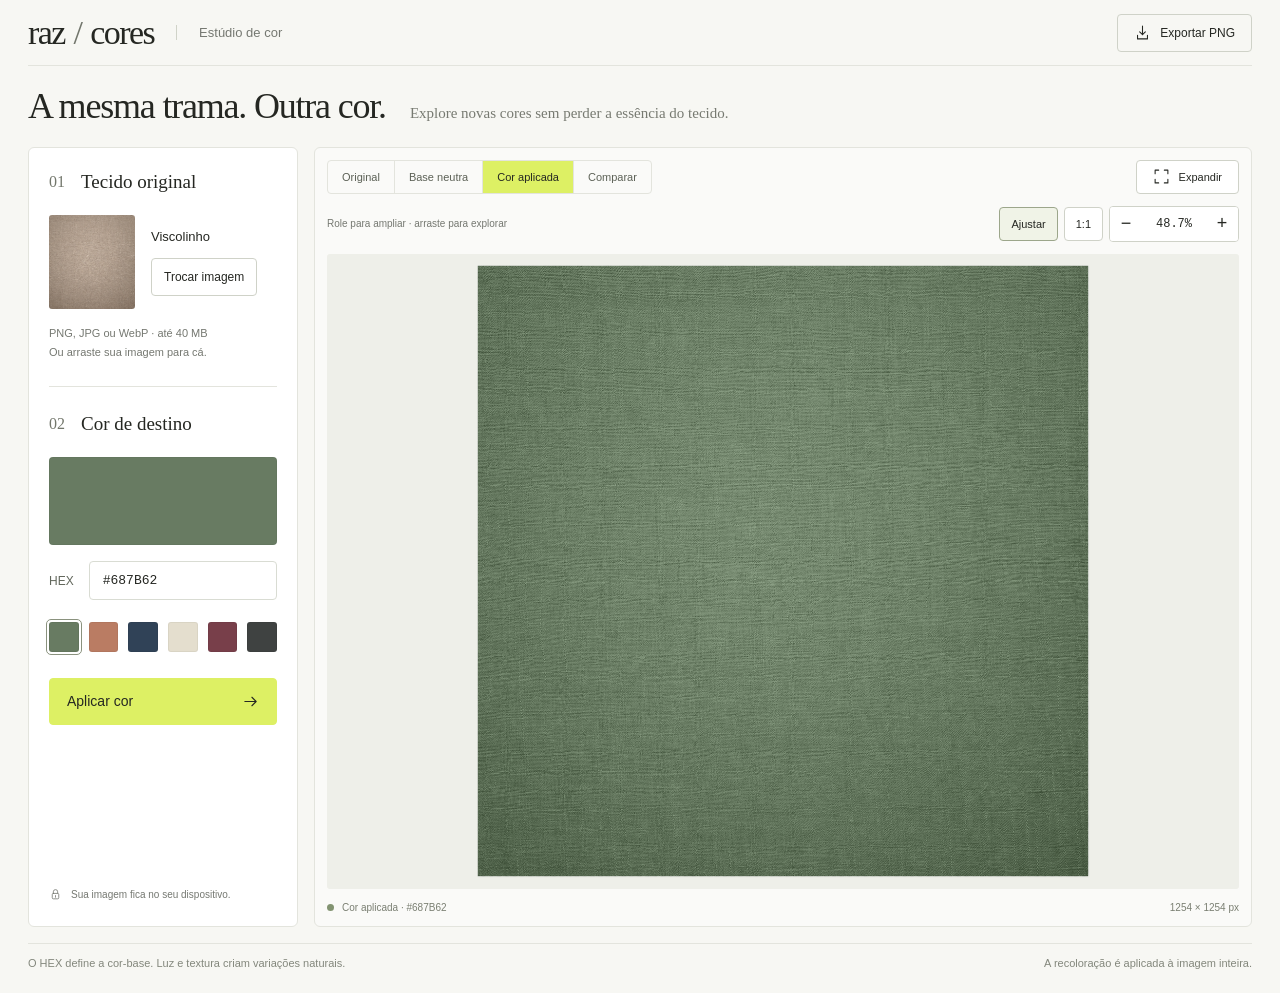
==== index.html @ bb4964e3 "Add fabric recoloring studio with HEX controls and expanded inspection" ====
<!doctype html>
<html lang="pt-BR">
<head>
  <meta charset="utf-8"><meta name="viewport" content="width=device-width, initial-scale=1">
  <title>Raz / cores — Estúdio de cor para tecidos</title>
  <meta name="description" content="Explore cores em seus tecidos. Envie uma imagem, aplique um HEX e exporte o resultado com a trama preservada.">
  <link rel="icon" href="data:image/svg+xml,%3Csvg xmlns='http://www.w3.org/2000/svg' viewBox='0 0 32 32'%3E%3Crect width='32' height='32' rx='8' fill='%23DDF064'/%3E%3Ctext x='9' y='24' font-size='28' font-family='Georgia'%3Er%3C/text%3E%3C/svg%3E">
  <link rel="stylesheet" href="styles.css">
  <link rel="stylesheet" href="inspection.css">
  <script src="color-engine.js" defer></script><script src="sample.js" defer></script><script src="viewer.js" defer></script><script src="app.js" defer></script>
</head>
<body>
  <div class="app">
    <header class="header"><a class="wordmark" href="./index.html" aria-label="Raz cores, início">raz <span>/</span> cores</a><span class="descriptor">Estúdio de cor</span><button id="export" class="button export" disabled><svg viewBox="0 0 24 24" aria-hidden="true"><path d="M12 3v12m-4-4 4 4 4-4M5 16v5h14v-5"/></svg>Exportar PNG</button></header>
    <main>
      <div class="intro"><h1>A mesma trama. Outra cor.</h1><p>Explore novas cores sem perder a essência do tecido.</p></div>
      <div class="workspace">
        <aside class="settings" aria-label="Configurações do tecido">
          <section class="source-section"><h2><span>01</span>Tecido original</h2><div class="source-info"><img id="thumbnail" alt="Miniatura do tecido original"><div class="source-details"><p id="filename" title="Viscolinho">Viscolinho</p><button id="upload" class="button">Trocar imagem</button></div></div><input type="file" id="file" accept="image/png,image/jpeg,image/webp" hidden><p class="hint">PNG, JPG ou WebP · até 40 MB<br>Ou arraste sua imagem para cá.</p></section>
          <section class="color-section"><h2><span>02</span>Cor de destino</h2><div id="color-preview" class="color-preview" aria-label="Amostra da cor de destino"></div>
            <form id="color-form" novalidate><div class="hex-row"><label for="hex">HEX</label><input id="hex" name="hex" value="#687B62" maxlength="7" spellcheck="false" autocomplete="off" aria-describedby="hex-error" aria-label="Cor de destino em HEX"></div><p id="hex-error" class="error" role="alert"></p>
            <div class="palette" aria-label="Cores sugeridas">
              <button type="button" class="swatch" style="--swatch:#687B62" data-hex="#687B62" title="Sálvia · #687B62" aria-label="Sálvia, #687B62" aria-pressed="true"></button>
              <button type="button" class="swatch" style="--swatch:#BA7C63" data-hex="#BA7C63" title="Terracota · #BA7C63" aria-label="Terracota, #BA7C63" aria-pressed="false"></button>
              <button type="button" class="swatch" style="--swatch:#304257" data-hex="#304257" title="Marinho · #304257" aria-label="Marinho, #304257" aria-pressed="false"></button>
              <button type="button" class="swatch" style="--swatch:#E4DECE" data-hex="#E4DECE" title="Marfim · #E4DECE" aria-label="Marfim, #E4DECE" aria-pressed="false"></button>
              <button type="button" class="swatch" style="--swatch:#783F4A" data-hex="#783F4A" title="Vinho · #783F4A" aria-label="Vinho, #783F4A" aria-pressed="false"></button>
              <button type="button" class="swatch" style="--swatch:#3F4241" data-hex="#3F4241" title="Grafite · #3F4241" aria-label="Grafite, #3F4241" aria-pressed="false"></button>
            </div><button id="apply" class="button primary" type="submit" disabled>Aplicar cor<svg viewBox="0 0 24 24" aria-hidden="true"><path d="M4 12h16m-6-6 6 6-6 6"/></svg></button></form>
            <p id="extreme-note" class="hint" hidden>Nos extremos branco e preto, uma pequena margem de luz mantém a trama visível.</p>
          </section>
          <p class="privacy"><svg viewBox="0 0 24 24" aria-hidden="true"><rect x="6" y="10" width="12" height="10" rx="2"/><path d="M8 10V7a4 4 0 0 1 8 0v3m-4 4v3"/></svg>Sua imagem fica no seu dispositivo.</p>
        </aside>
        <section class="preview" aria-label="Prévia do tecido" aria-busy="true">
          <div class="toolbar"><div class="tabs" role="group" aria-label="Visualização"><button data-view="original" aria-pressed="false">Original</button><button data-view="neutral" aria-pressed="false">Base neutra</button><button data-view="color" aria-pressed="true">Cor aplicada</button><button data-view="compare" aria-pressed="false">Comparar</button></div><button id="expand" class="button" aria-pressed="false" aria-label="Expandir área de inspeção"><svg viewBox="0 0 24 24" aria-hidden="true"><path d="M8 3H3v5m13-5h5v5M3 16v5h5m13-5v5h-5"/></svg><span>Expandir</span></button></div>
          <div class="inspection-tools"><p id="zoom-help">Role para ampliar · arraste para explorar</p><div class="zoom-controls"><button id="fit" class="button" aria-pressed="true">Ajustar</button><button id="actual" class="button" aria-pressed="false">1:1</button><div class="zoom-stepper"><button id="zoom-out" class="button" aria-label="Diminuir zoom">−</button><input id="zoom-percent" value="100%" aria-label="Percentual de zoom" inputmode="decimal" autocomplete="off" spellcheck="false"><button id="zoom-in" class="button" aria-label="Aumentar zoom">+</button></div></div></div>
          <div id="stage" class="stage" tabindex="0" role="region" aria-label="Inspeção do tecido" aria-describedby="zoom-help"><div id="canvas-holder" class="canvas-holder"><figure id="original-figure" hidden><figcaption>Original</figcaption><canvas id="original" aria-label="Imagem original"></canvas></figure><figure id="result-figure"><figcaption id="result-caption">Cor aplicada · #687B62</figcaption><canvas id="result" aria-label="Imagem com a cor aplicada"></canvas></figure></div><div id="loading" class="loading"><span class="spinner"></span><span id="loading-text">Preparando a trama…</span></div></div>
          <div class="statusbar"><span id="status" role="status" aria-live="polite">Preparando imagem…</span><span id="dimensions">—</span></div>
        </section>
      </div>
      <footer class="footer"><p>O HEX define a cor-base. Luz e textura criam variações naturais.</p><p>A recoloração é aplicada à imagem inteira.</p></footer>
    </main>
  </div>
  <div id="drop-overlay" class="drop-overlay" hidden><div>Solte sua próxima cor aqui.<small>Envie uma foto do tecido para começar.</small></div></div>
  <div id="toast" class="toast" role="alert" hidden></div>
  <dialog id="export-dialog" aria-labelledby="export-title"><div class="export-heading"><h2 id="export-title">Seu tecido está pronto.</h2><button id="close-export" class="button" aria-label="Fechar exportação">Fechar</button></div><p id="export-detail"></p><img id="export-image" alt="Prévia do PNG pronto para baixar"><a id="download-png" class="button primary" download>Baixar PNG</a><p class="hint">Se o download não iniciar, abra esta página no Chrome ou Edge.</p></dialog>
</body>
</html>
---- styles.css ----
:root{color-scheme:light;--bg:#f7f7f3;--ink:#252722;--muted:#757871;--line:#e3e4dd;--accent:#ddf064;--sage:#687b62;--radius:6px;font-family:Arial,Helvetica,sans-serif;color:var(--ink);background:var(--bg)}*{box-sizing:border-box}body{margin:0}button,input{font:inherit}button{cursor:pointer}button:disabled{cursor:wait;opacity:.45}button, input{transition:background .15s,border-color .15s,box-shadow .15s}button:focus-visible,a:focus-visible,input:focus-visible{outline:2px solid #586a36;outline-offset:4px}button svg,.privacy svg{width:17px;height:17px;fill:none;stroke:currentColor;stroke-width:1.5;stroke-linecap:round;stroke-linejoin:round;flex-shrink:0}[hidden]{display:none!important}.app{max-width:1600px;margin:auto;padding:0 4.3%}.header{height:80px;display:flex;align-items:center;border-bottom:1px solid var(--line);gap:22px}.wordmark{font:34px Georgia,'Times New Roman',serif;letter-spacing:-1.6px;color:var(--ink);text-decoration:none;white-space:nowrap}.wordmark span{font-weight:normal;color:#72766c;margin:0 2px}.descriptor{border-left:1px solid #d0d3c8;padding-left:22px;color:var(--muted);font-size:13px}.button{height:38px;padding:0 16px;border:1px solid #cfd2c8;border-radius:4px;background:#fff;color:var(--ink);display:inline-flex;align-items:center;justify-content:center;gap:9px;font-size:12px;white-space:nowrap}.button:hover:not(:disabled){background:#f0f2e9;border-color:#90977f}.export{margin-left:auto;height:38px;background:transparent}.intro{padding:32px 0 28px}.intro h1{font:normal clamp(34px,3.7vw,56px)/1.13 Georgia,'Times New Roman',serif;letter-spacing:-1.9px;margin:0 0 9px}.intro p{margin:0;color:#777a71;font:19px/1.5 Georgia,'Times New Roman',serif}.workspace{display:grid;grid-template-columns:300px minmax(0,1fr);gap:18px}.settings{background:#fff;border:1px solid var(--line);border-radius:var(--radius);padding:26px 24px;display:flex;flex-direction:column}.settings h2{display:flex;gap:16px;font:normal 19px Georgia,'Times New Roman',serif;margin:0 0 22px}.settings h2 span{color:#73776c;font-size:16px;align-self:center}.source-info{display:flex;gap:16px;align-items:center}.source-info img{width:86px;height:94px;object-fit:cover;border-radius:3px;background:#eeeee7}.source-details{min-width:0}.source-details p{font-size:13px;line-height:1.5;margin:0 0 12px;overflow:hidden;text-overflow:ellipsis;white-space:nowrap}.source-details .button{padding:0 12px}.hint{font-size:11px;color:var(--muted);line-height:1.75;margin:15px 0 0}.source-section{padding-bottom:24px;border-bottom:1px solid var(--line)}.color-section{padding-top:26px}.color-preview{height:88px;background:var(--sage);border-radius:4px;border:1px solid #00000009;margin-bottom:16px}.hex-row{display:flex;align-items:center;gap:15px}.hex-row label{font-size:12px;color:#62675c}.hex-row input{width:100%;height:39px;border:1px solid #d9dcd3;border-radius:4px;padding:0 13px;color:var(--ink);font:13px ui-monospace,Consolas,monospace;background:#fff}.hex-row input[aria-invalid=true]{border-color:#b54c37}.error{color:#a83f30;font-size:11px;line-height:1.5;margin:8px 0 0;min-height:0}.error:empty{display:none}.palette{display:flex;gap:10px;margin:22px 0 26px}.swatch{flex:1;aspect-ratio:1;min-width:0;max-height:36px;background:var(--swatch);border:1px solid #0000000c;border-radius:3px;position:relative}.swatch[aria-pressed=true]:after{content:'';position:absolute;inset:-4px;border:1px solid #8a927e;border-radius:5px}.swatch:hover{transform:translateY(-2px)}.primary{height:47px;width:100%;background:var(--accent);border-color:var(--accent);font-size:14px;justify-content:space-between;padding:0 17px}.primary:hover:not(:disabled){background:#d1e456;border-color:#d1e456}.privacy{margin:auto 0 0;padding-top:40px;display:flex;align-items:center;gap:9px;font-size:10px;line-height:1.6;color:var(--muted)}.privacy svg{width:13px;height:13px}.preview{border:1px solid var(--line);border-radius:var(--radius);padding:15px 16px 0;min-width:0;display:flex;flex-direction:column;background:#fafaf8}.toolbar{display:flex;align-items:center;justify-content:space-between;gap:12px}.tabs{display:flex;border:1px solid var(--line);border-radius:4px;overflow:hidden}.tabs button{padding:10px 14px;white-space:nowrap;border:0;background:transparent;color:#5c6156;font-size:11px}.tabs button+button{border-left:1px solid var(--line)}.tabs button[aria-pressed=true]{background:var(--accent);color:#252722}.tabs button:hover{background:#eef0e5}.zoom-controls{display:flex;gap:6px}.zoom-controls .button{font-size:11px;height:34px;padding:0 11px}.zoom-controls [aria-pressed=true]{border-color:#9ca68b;background:#f0f3e7}.stage{position:relative;display:flex;align-items:center;justify-content:center;min-height:360px;height:clamp(410px,calc(100vh - 410px),760px);margin-top:20px;overflow:auto}.canvas-holder{display:flex;align-items:center;justify-content:center;width:100%;height:100%;gap:18px}.canvas-holder figure{margin:0;min-width:0;display:flex;align-items:center;justify-content:center;position:relative;height:100%;width:100%}.canvas-holder canvas{display:block;max-width:100%;max-height:100%;width:auto;height:auto;object-fit:contain;box-shadow:0 1px 4px #0000000c;background:repeating-conic-gradient(#eee 0% 25%,#fff 0% 50%) 0 0/16px 16px}.canvas-holder figcaption{display:none;position:absolute;top:12px;left:12px;z-index:1;background:#ffffffed;border-radius:3px;padding:6px 10px;font-size:10px;box-shadow:0 1px 5px #0001}.canvas-holder.compare figure{width:calc(50% - 9px)}.canvas-holder.compare figcaption{display:block}.stage.actual{display:block}.stage.actual .canvas-holder{width:max-content;height:max-content;align-items:flex-start;justify-content:flex-start}.stage.actual figure,.stage.actual .canvas-holder.compare figure{width:auto;height:auto}.stage.actual canvas{max-width:none;max-height:none;object-fit:initial}.loading{position:absolute;inset:0;display:flex;align-items:center;justify-content:center;gap:12px;background:#fafaf8dc;z-index:2;font-size:13px;color:#68715c}.spinner{width:18px;height:18px;border:2px solid #d7decc;border-top-color:#637851;border-radius:50%;animation:spin .8s linear infinite}@keyframes spin{to{transform:rotate(360deg)}}.statusbar{height:47px;display:flex;justify-content:space-between;align-items:center;gap:10px;font-size:10px;color:#7a7f72}.statusbar #status{display:flex;align-items:center;gap:8px}.statusbar #status:before{content:'';height:7px;width:7px;background:#829371;border-radius:50%;flex-shrink:0}#dimensions{white-space:nowrap;font-variant-numeric:tabular-nums}.footer{border-top:1px solid var(--line);margin-top:26px;padding:0 0 10px;display:flex;justify-content:space-between;gap:15px;color:#83877c;font-size:11px;line-height:1.6}.drop-overlay{position:fixed;inset:14px;border:2px dashed #7d8b58;background:#f4f7e8f5;z-index:10;display:grid;place-items:center;text-align:center;pointer-events:none;border-radius:10px;font:36px Georgia,serif}.drop-overlay small{display:block;font:14px Arial,sans-serif;margin-top:16px}.toast{position:fixed;bottom:24px;left:50%;transform:translateX(-50%);background:#30372a;color:white;border-radius:6px;padding:14px 22px;box-shadow:0 5px 25px #0002;font-size:13px;line-height:1.6;max-width:90vw;z-index:20}@media(min-width:1600px){.app{padding:0 64px}}@media(max-width:1150px){.workspace{grid-template-columns:266px minmax(0,1fr)}.settings{padding:23px 20px}.toolbar{flex-wrap:wrap}.zoom-controls{margin-left:auto}.stage{height:calc(100vh - 365px);min-height:380px}.tabs{flex:1}.tabs button{flex:1;padding:10px 11px}.privacy{font-size:9px}}@media(max-width:760px){.app{padding:0 20px}.header{height:70px;gap:12px}.wordmark{font-size:29px}.descriptor{display:none}.export{font-size:11px;padding:0 11px}.intro{padding:28px 0 22px}.intro h1{font-size:36px;max-width:360px;letter-spacing:-1.4px}.intro p{font-size:16px}.workspace{grid-template-columns:1fr;gap:16px}.settings{padding:20px;display:grid;grid-template-columns:1fr 1fr;gap:20px}.settings h2{font-size:17px;gap:10px;margin-bottom:16px}.source-section{border-bottom:0;border-right:1px solid var(--line);padding:0 18px 0 0}.source-info{flex-direction:column;align-items:flex-start;gap:10px}.source-info img{width:100%;height:76px}.source-details{width:100%}.source-details p{margin-bottom:7px;font-size:12px}.source-details .button{font-size:11px;padding:0 9px}.hint{font-size:10px}.color-section{padding:0}.color-preview{height:56px;margin-bottom:13px}.hex-row{gap:8px}.hex-row label{font-size:10px}.hex-row input{padding:0 8px;font-size:12px;min-width:0;height:35px}.palette{gap:7px;margin:17px 0}.primary{height:39px;font-size:12px;padding:0 10px}.privacy{grid-column:1/-1;margin:0;padding-top:0;font-size:10px}.preview{padding:12px 12px 0}.toolbar{gap:10px}.tabs{width:100%;flex-basis:100%}.tabs button{padding:10px 8px;font-size:10px}.zoom-controls{margin-left:auto}.stage{height:auto;min-height:0;aspect-ratio:1;margin-top:14px}.stage.actual{height:390px;aspect-ratio:auto}.statusbar{font-size:9px;height:42px}.footer{flex-direction:column;gap:0;margin-top:20px;padding:10px 0 20px;font-size:10px}.footer p{margin:3px 0}.canvas-holder{gap:10px}.canvas-holder.compare figure{width:calc(50% - 5px)}.canvas-holder figcaption{top:3px;left:3px;font-size:8px;padding:4px 6px}.drop-overlay{font-size:25px}}@media(prefers-reduced-motion:reduce){*{transition:none!important}.spinner{animation:none}}
dialog{width:min(540px,calc(100vw - 32px));max-height:90vh;overflow:auto;border:1px solid var(--line);border-radius:8px;padding:24px;background:var(--bg);color:var(--ink);box-shadow:0 20px 80px #0002}dialog::backdrop{background:#20251c70;backdrop-filter:blur(3px)}.export-heading{display:flex;align-items:center;justify-content:space-between;gap:16px}.export-heading h2{font:normal 25px Georgia,serif;margin:0}#export-detail{font-size:12px;color:var(--muted);line-height:1.6}#export-image{display:block;max-width:100%;max-height:48vh;width:auto;height:auto;margin:20px auto;object-fit:contain;background:repeating-conic-gradient(#ddd 0% 25%,#fff 0% 50%) 0 0/16px 16px}#download-png{text-decoration:none;justify-content:center}
---- inspection.css ----
/* Spacious inspection workspace, with a camera independent of export resolution. */
.app { max-width:none; padding:0 28px; }
.header { height:66px; }
.intro { padding:20px 0; display:flex; align-items:baseline; gap:24px; flex-wrap:wrap; }
.intro h1 { font-size:36px; letter-spacing:-1.2px; margin:0; }
.intro p { font-size:15px; }
.workspace { grid-template-columns:270px minmax(0,1fr); gap:16px; }
.settings { padding:23px 20px; }
.preview { padding:12px 12px 0; }
.toolbar { flex-wrap:nowrap; }
.toolbar #expand { height:34px; font-size:11px; }
.inspection-tools { display:flex; align-items:center; justify-content:space-between; gap:12px; padding:12px 0; flex-wrap:wrap; }
.inspection-tools p { margin:0; font-size:10px; color:var(--muted); }
.zoom-controls { align-items:center; margin-left:auto; }
.zoom-stepper { display:flex; align-items:center; border:1px solid #cfd2c8; border-radius:4px; background:#fff; overflow:hidden; }
.zoom-stepper .button { border:0; border-radius:0; min-width:32px; padding:0 9px; font-size:18px; }
#zoom-percent { width:64px; height:32px; border:0; background:#fff; text-align:center; font:12px ui-monospace,Consolas,monospace; color:var(--ink); }
#zoom-percent:focus-visible { outline-offset:-3px; }
.stage { display:block; height:clamp(470px,calc(100dvh - 265px),1400px); min-height:0; margin:0; overflow:hidden; touch-action:none; cursor:grab; background:#eeefe9; border-radius:3px; flex:1 0 auto; }
.stage:focus-visible { outline:2px solid #84965e; outline-offset:2px; }
.stage.panning { cursor:grabbing; }
.canvas-holder { position:absolute; inset:0; display:flex; width:100%; height:100%; gap:2px; overflow:hidden; }
.canvas-holder figure, .canvas-holder.compare figure { position:relative; flex:1; width:0; height:100%; overflow:hidden; margin:0; display:block; }
.canvas-holder canvas { position:absolute; left:50%; top:50%; max-width:none; max-height:none; transform-origin:center; object-fit:initial; pointer-events:none; user-select:none; }
.stage.pixel-detail canvas { image-rendering:pixelated; }
.canvas-holder figcaption { pointer-events:none; top:12px; left:12px; }
.statusbar { height:37px; flex-shrink:0; }
.footer { margin-top:16px; }
body.inspecting { overflow:hidden; }
.preview.expanded { position:fixed; inset:12px; z-index:50; border-radius:8px; padding:14px 16px 0; box-shadow:0 18px 80px #0003; }
.preview.expanded .stage { flex:1 1 0; height:0; min-height:0; aspect-ratio:auto; }
.preview.expanded .toolbar { flex-shrink:0; }
.preview.expanded .inspection-tools { flex-shrink:0; }
@media(max-width:1050px) {
  .app { padding:0 18px; }
  .intro { gap:7px; flex-direction:column; }
  .intro h1 { font-size:32px; }
  .workspace { grid-template-columns:250px minmax(0,1fr); }
  .tabs button { padding:10px; font-size:10px; }
  .toolbar #expand { padding:0 10px; }
  .toolbar #expand svg { display:none; }
}
@media(max-width:760px) {
  .app { padding:0 16px; }
  .intro { padding:20px 0; }
  .intro h1 { font-size:30px; max-width:none; }
  .intro p { font-size:14px; }
  .workspace { grid-template-columns:1fr; }
  .settings { padding:18px; }
  .toolbar { flex-wrap:wrap; gap:8px; }
  .tabs { width:auto; flex-basis:auto; flex:1; }
  .tabs button { padding:10px 7px; font-size:9px; }
  .toolbar #expand { font-size:10px; }
  .inspection-tools { gap:8px; padding:10px 0; }
  .inspection-tools p { width:100%; font-size:10px; }
  .stage { aspect-ratio:auto; height:60dvh; min-height:340px; }
  .preview.expanded { inset:0; padding:12px 10px 0; border-radius:0; border:0; }
  .preview.expanded .stage { min-height:0; }
}
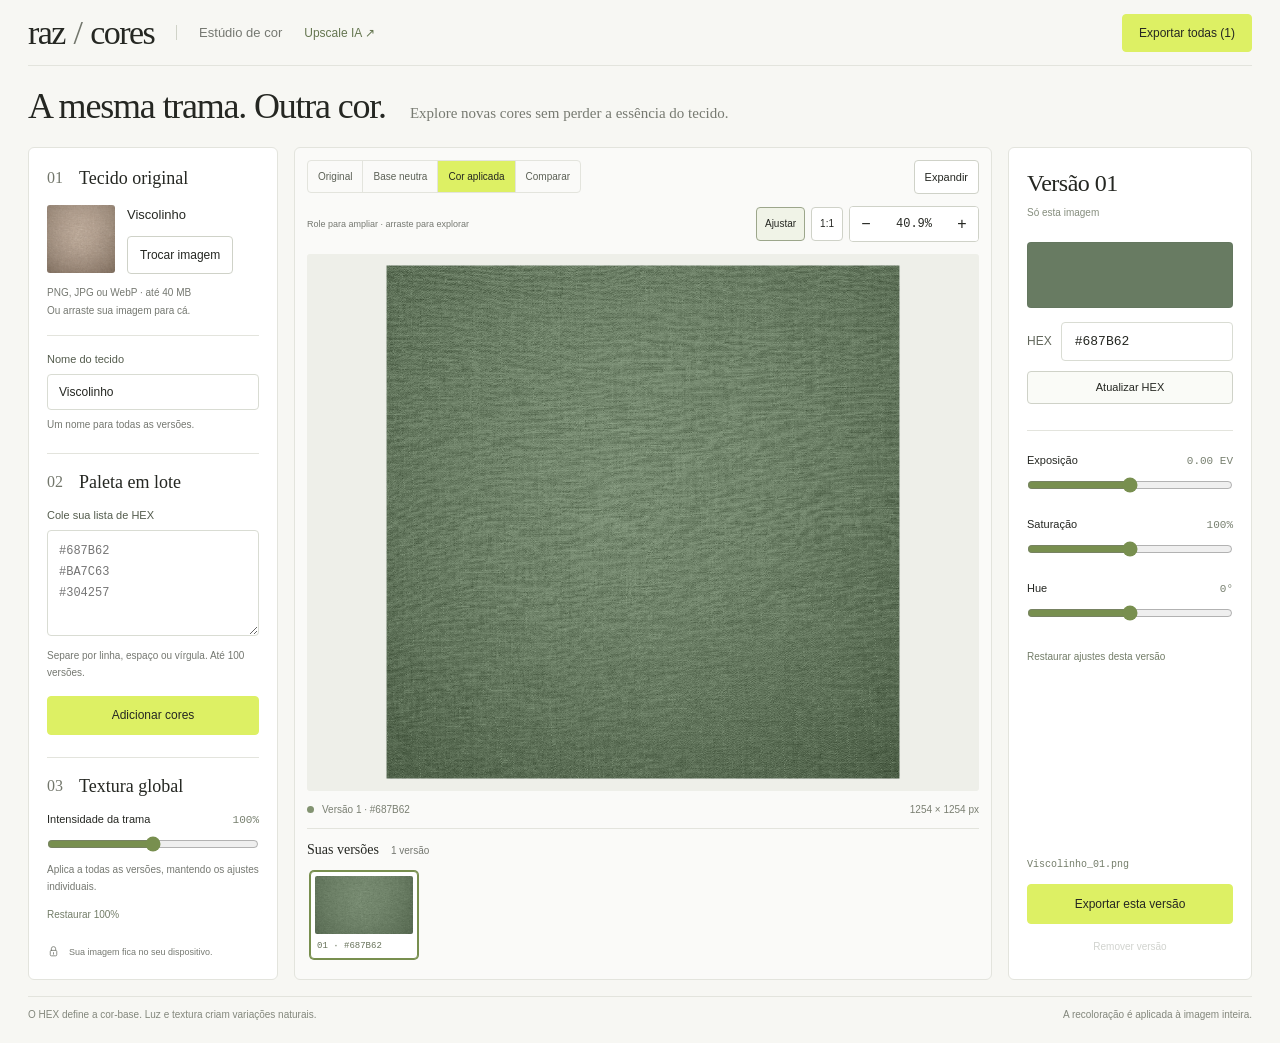
==== commit f3d42d81: "Add batch color studio and standalone OpenRouter image upscale" ====
--- a/index.html
+++ b/index.html
@@ -7,28 +7,20 @@
   <link rel="icon" href="data:image/svg+xml,%3Csvg xmlns='http://www.w3.org/2000/svg' viewBox='0 0 32 32'%3E%3Crect width='32' height='32' rx='8' fill='%23DDF064'/%3E%3Ctext x='9' y='24' font-size='28' font-family='Georgia'%3Er%3C/text%3E%3C/svg%3E">
   <link rel="stylesheet" href="styles.css">
   <link rel="stylesheet" href="inspection.css">
-  <script src="color-engine.js" defer></script><script src="sample.js" defer></script><script src="viewer.js" defer></script><script src="app.js" defer></script>
+  <link rel="stylesheet" href="batch.css">
+  <script src="color-engine.js" defer></script><script src="sample.js" defer></script><script src="viewer.js" defer></script><script src="batch-model.js" defer></script><script src="zip-store.js" defer></script><script src="studio.js" defer></script>
 </head>
 <body>
   <div class="app">
-    <header class="header"><a class="wordmark" href="./index.html" aria-label="Raz cores, início">raz <span>/</span> cores</a><span class="descriptor">Estúdio de cor</span><button id="export" class="button export" disabled><svg viewBox="0 0 24 24" aria-hidden="true"><path d="M12 3v12m-4-4 4 4 4-4M5 16v5h14v-5"/></svg>Exportar PNG</button></header>
+    <header class="header"><a class="wordmark" href="./index.html" aria-label="Raz cores, início">raz <span>/</span> cores</a><span class="descriptor">Estúdio de cor</span><a class="upscale-link" href="upscale.html" target="_blank" rel="noopener">Upscale IA ↗</a><button id="export-all" class="button export" disabled>Exportar todas (1)</button></header>
     <main>
       <div class="intro"><h1>A mesma trama. Outra cor.</h1><p>Explore novas cores sem perder a essência do tecido.</p></div>
       <div class="workspace">
         <aside class="settings" aria-label="Configurações do tecido">
           <section class="source-section"><h2><span>01</span>Tecido original</h2><div class="source-info"><img id="thumbnail" alt="Miniatura do tecido original"><div class="source-details"><p id="filename" title="Viscolinho">Viscolinho</p><button id="upload" class="button">Trocar imagem</button></div></div><input type="file" id="file" accept="image/png,image/jpeg,image/webp" hidden><p class="hint">PNG, JPG ou WebP · até 40 MB<br>Ou arraste sua imagem para cá.</p></section>
-          <section class="color-section"><h2><span>02</span>Cor de destino</h2><div id="color-preview" class="color-preview" aria-label="Amostra da cor de destino"></div>
-            <form id="color-form" novalidate><div class="hex-row"><label for="hex">HEX</label><input id="hex" name="hex" value="#687B62" maxlength="7" spellcheck="false" autocomplete="off" aria-describedby="hex-error" aria-label="Cor de destino em HEX"></div><p id="hex-error" class="error" role="alert"></p>
-            <div class="palette" aria-label="Cores sugeridas">
-              <button type="button" class="swatch" style="--swatch:#687B62" data-hex="#687B62" title="Sálvia · #687B62" aria-label="Sálvia, #687B62" aria-pressed="true"></button>
-              <button type="button" class="swatch" style="--swatch:#BA7C63" data-hex="#BA7C63" title="Terracota · #BA7C63" aria-label="Terracota, #BA7C63" aria-pressed="false"></button>
-              <button type="button" class="swatch" style="--swatch:#304257" data-hex="#304257" title="Marinho · #304257" aria-label="Marinho, #304257" aria-pressed="false"></button>
-              <button type="button" class="swatch" style="--swatch:#E4DECE" data-hex="#E4DECE" title="Marfim · #E4DECE" aria-label="Marfim, #E4DECE" aria-pressed="false"></button>
-              <button type="button" class="swatch" style="--swatch:#783F4A" data-hex="#783F4A" title="Vinho · #783F4A" aria-label="Vinho, #783F4A" aria-pressed="false"></button>
-              <button type="button" class="swatch" style="--swatch:#3F4241" data-hex="#3F4241" title="Grafite · #3F4241" aria-label="Grafite, #3F4241" aria-pressed="false"></button>
-            </div><button id="apply" class="button primary" type="submit" disabled>Aplicar cor<svg viewBox="0 0 24 24" aria-hidden="true"><path d="M4 12h16m-6-6 6 6-6 6"/></svg></button></form>
-            <p id="extreme-note" class="hint" hidden>Nos extremos branco e preto, uma pequena margem de luz mantém a trama visível.</p>
-          </section>
+          <div class="name-field"><label for="fabric-name">Nome do tecido</label><input id="fabric-name" maxlength="80" placeholder="Ex.: Anarruga" autocomplete="off"><p class="hint">Um nome para todas as versões.</p></div>
+          <section class="batch-section"><h2><span>02</span>Paleta em lote</h2><form id="batch-form" novalidate><label for="hex-list">Cole sua lista de HEX</label><textarea id="hex-list" rows="4" spellcheck="false" aria-describedby="list-help list-error" placeholder="#687B62&#10;#BA7C63&#10;#304257"></textarea><p id="list-help" class="hint">Separe por linha, espaço ou vírgula. Até 100 versões.</p><p id="list-error" class="error" role="alert"></p><button id="add-colors" type="submit" class="button primary">Adicionar cores</button></form></section>
+          <section class="global-section"><h2><span>03</span>Textura global</h2><div class="range-label"><label for="texture">Intensidade da trama</label><output id="texture-value" for="texture">100%</output></div><input id="texture" type="range" min="0" max="200" step="1" value="100"><p class="hint">Aplica a todas as versões, mantendo os ajustes individuais.</p><button id="texture-reset" class="text-button">Restaurar 100%</button></section>
           <p class="privacy"><svg viewBox="0 0 24 24" aria-hidden="true"><rect x="6" y="10" width="12" height="10" rx="2"/><path d="M8 10V7a4 4 0 0 1 8 0v3m-4 4v3"/></svg>Sua imagem fica no seu dispositivo.</p>
         </aside>
         <section class="preview" aria-label="Prévia do tecido" aria-busy="true">
@@ -36,13 +28,18 @@
           <div class="inspection-tools"><p id="zoom-help">Role para ampliar · arraste para explorar</p><div class="zoom-controls"><button id="fit" class="button" aria-pressed="true">Ajustar</button><button id="actual" class="button" aria-pressed="false">1:1</button><div class="zoom-stepper"><button id="zoom-out" class="button" aria-label="Diminuir zoom">−</button><input id="zoom-percent" value="100%" aria-label="Percentual de zoom" inputmode="decimal" autocomplete="off" spellcheck="false"><button id="zoom-in" class="button" aria-label="Aumentar zoom">+</button></div></div></div>
           <div id="stage" class="stage" tabindex="0" role="region" aria-label="Inspeção do tecido" aria-describedby="zoom-help"><div id="canvas-holder" class="canvas-holder"><figure id="original-figure" hidden><figcaption>Original</figcaption><canvas id="original" aria-label="Imagem original"></canvas></figure><figure id="result-figure"><figcaption id="result-caption">Cor aplicada · #687B62</figcaption><canvas id="result" aria-label="Imagem com a cor aplicada"></canvas></figure></div><div id="loading" class="loading"><span class="spinner"></span><span id="loading-text">Preparando a trama…</span></div></div>
           <div class="statusbar"><span id="status" role="status" aria-live="polite">Preparando imagem…</span><span id="dimensions">—</span></div>
+          <div class="variants"><div class="variants-heading"><h2>Suas versões</h2><span id="variant-count">1 versão</span></div><div id="variant-list" aria-label="Versões do tecido"></div></div>
         </section>
+        <aside class="individual" aria-label="Ajustes individuais da versão selecionada"><div class="inspector-heading"><h2 id="individual-title">Versão 01</h2><span>Só esta imagem</span></div><div id="color-preview" class="color-preview" aria-label="Amostra da cor de destino"></div><form id="color-form" novalidate><div class="hex-row"><label for="hex">HEX</label><input id="hex" value="#687B62" maxlength="7" spellcheck="false" autocomplete="off" aria-describedby="hex-error" aria-label="Cor de destino em HEX"></div><p id="hex-error" class="error" role="alert"></p><button id="apply" class="button" type="submit">Atualizar HEX</button></form>
+          <div class="adjustments"><div class="range-label"><label for="exposure">Exposição</label><output id="exposure-value" for="exposure">0.00 EV</output></div><input id="exposure" type="range" min="-2" max="2" step="0.05" value="0"><div class="range-label"><label for="saturation">Saturação</label><output id="saturation-value" for="saturation">100%</output></div><input id="saturation" type="range" min="0" max="200" step="1" value="100"><div class="range-label"><label for="hue">Hue</label><output id="hue-value" for="hue">0°</output></div><input id="hue" type="range" min="-180" max="180" step="1" value="0"><button id="reset-adjustments" class="text-button">Restaurar ajustes desta versão</button></div>
+          <p id="extreme-note" class="hint" hidden>Nos extremos branco e preto, uma pequena margem de luz mantém a trama visível.</p><div class="individual-export"><span id="export-filename">Tecido_01.png</span><button id="export" class="button primary" disabled>Exportar esta versão</button><button id="remove-variant" class="text-button">Remover versão</button></div>
+        </aside>
       </div>
       <footer class="footer"><p>O HEX define a cor-base. Luz e textura criam variações naturais.</p><p>A recoloração é aplicada à imagem inteira.</p></footer>
     </main>
   </div>
   <div id="drop-overlay" class="drop-overlay" hidden><div>Solte sua próxima cor aqui.<small>Envie uma foto do tecido para começar.</small></div></div>
   <div id="toast" class="toast" role="alert" hidden></div>
-  <dialog id="export-dialog" aria-labelledby="export-title"><div class="export-heading"><h2 id="export-title">Seu tecido está pronto.</h2><button id="close-export" class="button" aria-label="Fechar exportação">Fechar</button></div><p id="export-detail"></p><img id="export-image" alt="Prévia do PNG pronto para baixar"><a id="download-png" class="button primary" download>Baixar PNG</a><p class="hint">Se o download não iniciar, abra esta página no Chrome ou Edge.</p></dialog>
+  <dialog id="export-dialog" aria-labelledby="export-title"><div class="export-heading"><h2 id="export-title">Seu tecido está pronto.</h2><button id="close-export" class="button" aria-label="Fechar exportação">Fechar</button></div><p id="export-detail" role="status" aria-live="polite"></p><progress id="export-progress" aria-label="Progresso da exportação" hidden></progress><img id="export-image" alt="Prévia do PNG pronto para baixar"><ul id="export-files" aria-label="Arquivos do lote"></ul><a id="download-png" class="button primary" download>Baixar PNG</a><p class="hint">O arquivo é preparado no seu dispositivo, na resolução original.</p></dialog>
 </body>
 </html>
--- a/styles.css
+++ b/styles.css
@@ -1,2 +1,3 @@
 :root{color-scheme:light;--bg:#f7f7f3;--ink:#252722;--muted:#757871;--line:#e3e4dd;--accent:#ddf064;--sage:#687b62;--radius:6px;font-family:Arial,Helvetica,sans-serif;color:var(--ink);background:var(--bg)}*{box-sizing:border-box}body{margin:0}button,input{font:inherit}button{cursor:pointer}button:disabled{cursor:wait;opacity:.45}button, input{transition:background .15s,border-color .15s,box-shadow .15s}button:focus-visible,a:focus-visible,input:focus-visible{outline:2px solid #586a36;outline-offset:4px}button svg,.privacy svg{width:17px;height:17px;fill:none;stroke:currentColor;stroke-width:1.5;stroke-linecap:round;stroke-linejoin:round;flex-shrink:0}[hidden]{display:none!important}.app{max-width:1600px;margin:auto;padding:0 4.3%}.header{height:80px;display:flex;align-items:center;border-bottom:1px solid var(--line);gap:22px}.wordmark{font:34px Georgia,'Times New Roman',serif;letter-spacing:-1.6px;color:var(--ink);text-decoration:none;white-space:nowrap}.wordmark span{font-weight:normal;color:#72766c;margin:0 2px}.descriptor{border-left:1px solid #d0d3c8;padding-left:22px;color:var(--muted);font-size:13px}.button{height:38px;padding:0 16px;border:1px solid #cfd2c8;border-radius:4px;background:#fff;color:var(--ink);display:inline-flex;align-items:center;justify-content:center;gap:9px;font-size:12px;white-space:nowrap}.button:hover:not(:disabled){background:#f0f2e9;border-color:#90977f}.export{margin-left:auto;height:38px;background:transparent}.intro{padding:32px 0 28px}.intro h1{font:normal clamp(34px,3.7vw,56px)/1.13 Georgia,'Times New Roman',serif;letter-spacing:-1.9px;margin:0 0 9px}.intro p{margin:0;color:#777a71;font:19px/1.5 Georgia,'Times New Roman',serif}.workspace{display:grid;grid-template-columns:300px minmax(0,1fr);gap:18px}.settings{background:#fff;border:1px solid var(--line);border-radius:var(--radius);padding:26px 24px;display:flex;flex-direction:column}.settings h2{display:flex;gap:16px;font:normal 19px Georgia,'Times New Roman',serif;margin:0 0 22px}.settings h2 span{color:#73776c;font-size:16px;align-self:center}.source-info{display:flex;gap:16px;align-items:center}.source-info img{width:86px;height:94px;object-fit:cover;border-radius:3px;background:#eeeee7}.source-details{min-width:0}.source-details p{font-size:13px;line-height:1.5;margin:0 0 12px;overflow:hidden;text-overflow:ellipsis;white-space:nowrap}.source-details .button{padding:0 12px}.hint{font-size:11px;color:var(--muted);line-height:1.75;margin:15px 0 0}.source-section{padding-bottom:24px;border-bottom:1px solid var(--line)}.color-section{padding-top:26px}.color-preview{height:88px;background:var(--sage);border-radius:4px;border:1px solid #00000009;margin-bottom:16px}.hex-row{display:flex;align-items:center;gap:15px}.hex-row label{font-size:12px;color:#62675c}.hex-row input{width:100%;height:39px;border:1px solid #d9dcd3;border-radius:4px;padding:0 13px;color:var(--ink);font:13px ui-monospace,Consolas,monospace;background:#fff}.hex-row input[aria-invalid=true]{border-color:#b54c37}.error{color:#a83f30;font-size:11px;line-height:1.5;margin:8px 0 0;min-height:0}.error:empty{display:none}.palette{display:flex;gap:10px;margin:22px 0 26px}.swatch{flex:1;aspect-ratio:1;min-width:0;max-height:36px;background:var(--swatch);border:1px solid #0000000c;border-radius:3px;position:relative}.swatch[aria-pressed=true]:after{content:'';position:absolute;inset:-4px;border:1px solid #8a927e;border-radius:5px}.swatch:hover{transform:translateY(-2px)}.primary{height:47px;width:100%;background:var(--accent);border-color:var(--accent);font-size:14px;justify-content:space-between;padding:0 17px}.primary:hover:not(:disabled){background:#d1e456;border-color:#d1e456}.privacy{margin:auto 0 0;padding-top:40px;display:flex;align-items:center;gap:9px;font-size:10px;line-height:1.6;color:var(--muted)}.privacy svg{width:13px;height:13px}.preview{border:1px solid var(--line);border-radius:var(--radius);padding:15px 16px 0;min-width:0;display:flex;flex-direction:column;background:#fafaf8}.toolbar{display:flex;align-items:center;justify-content:space-between;gap:12px}.tabs{display:flex;border:1px solid var(--line);border-radius:4px;overflow:hidden}.tabs button{padding:10px 14px;white-space:nowrap;border:0;background:transparent;color:#5c6156;font-size:11px}.tabs button+button{border-left:1px solid var(--line)}.tabs button[aria-pressed=true]{background:var(--accent);color:#252722}.tabs button:hover{background:#eef0e5}.zoom-controls{display:flex;gap:6px}.zoom-controls .button{font-size:11px;height:34px;padding:0 11px}.zoom-controls [aria-pressed=true]{border-color:#9ca68b;background:#f0f3e7}.stage{position:relative;display:flex;align-items:center;justify-content:center;min-height:360px;height:clamp(410px,calc(100vh - 410px),760px);margin-top:20px;overflow:auto}.canvas-holder{display:flex;align-items:center;justify-content:center;width:100%;height:100%;gap:18px}.canvas-holder figure{margin:0;min-width:0;display:flex;align-items:center;justify-content:center;position:relative;height:100%;width:100%}.canvas-holder canvas{display:block;max-width:100%;max-height:100%;width:auto;height:auto;object-fit:contain;box-shadow:0 1px 4px #0000000c;background:repeating-conic-gradient(#eee 0% 25%,#fff 0% 50%) 0 0/16px 16px}.canvas-holder figcaption{display:none;position:absolute;top:12px;left:12px;z-index:1;background:#ffffffed;border-radius:3px;padding:6px 10px;font-size:10px;box-shadow:0 1px 5px #0001}.canvas-holder.compare figure{width:calc(50% - 9px)}.canvas-holder.compare figcaption{display:block}.stage.actual{display:block}.stage.actual .canvas-holder{width:max-content;height:max-content;align-items:flex-start;justify-content:flex-start}.stage.actual figure,.stage.actual .canvas-holder.compare figure{width:auto;height:auto}.stage.actual canvas{max-width:none;max-height:none;object-fit:initial}.loading{position:absolute;inset:0;display:flex;align-items:center;justify-content:center;gap:12px;background:#fafaf8dc;z-index:2;font-size:13px;color:#68715c}.spinner{width:18px;height:18px;border:2px solid #d7decc;border-top-color:#637851;border-radius:50%;animation:spin .8s linear infinite}@keyframes spin{to{transform:rotate(360deg)}}.statusbar{height:47px;display:flex;justify-content:space-between;align-items:center;gap:10px;font-size:10px;color:#7a7f72}.statusbar #status{display:flex;align-items:center;gap:8px}.statusbar #status:before{content:'';height:7px;width:7px;background:#829371;border-radius:50%;flex-shrink:0}#dimensions{white-space:nowrap;font-variant-numeric:tabular-nums}.footer{border-top:1px solid var(--line);margin-top:26px;padding:0 0 10px;display:flex;justify-content:space-between;gap:15px;color:#83877c;font-size:11px;line-height:1.6}.drop-overlay{position:fixed;inset:14px;border:2px dashed #7d8b58;background:#f4f7e8f5;z-index:10;display:grid;place-items:center;text-align:center;pointer-events:none;border-radius:10px;font:36px Georgia,serif}.drop-overlay small{display:block;font:14px Arial,sans-serif;margin-top:16px}.toast{position:fixed;bottom:24px;left:50%;transform:translateX(-50%);background:#30372a;color:white;border-radius:6px;padding:14px 22px;box-shadow:0 5px 25px #0002;font-size:13px;line-height:1.6;max-width:90vw;z-index:20}@media(min-width:1600px){.app{padding:0 64px}}@media(max-width:1150px){.workspace{grid-template-columns:266px minmax(0,1fr)}.settings{padding:23px 20px}.toolbar{flex-wrap:wrap}.zoom-controls{margin-left:auto}.stage{height:calc(100vh - 365px);min-height:380px}.tabs{flex:1}.tabs button{flex:1;padding:10px 11px}.privacy{font-size:9px}}@media(max-width:760px){.app{padding:0 20px}.header{height:70px;gap:12px}.wordmark{font-size:29px}.descriptor{display:none}.export{font-size:11px;padding:0 11px}.intro{padding:28px 0 22px}.intro h1{font-size:36px;max-width:360px;letter-spacing:-1.4px}.intro p{font-size:16px}.workspace{grid-template-columns:1fr;gap:16px}.settings{padding:20px;display:grid;grid-template-columns:1fr 1fr;gap:20px}.settings h2{font-size:17px;gap:10px;margin-bottom:16px}.source-section{border-bottom:0;border-right:1px solid var(--line);padding:0 18px 0 0}.source-info{flex-direction:column;align-items:flex-start;gap:10px}.source-info img{width:100%;height:76px}.source-details{width:100%}.source-details p{margin-bottom:7px;font-size:12px}.source-details .button{font-size:11px;padding:0 9px}.hint{font-size:10px}.color-section{padding:0}.color-preview{height:56px;margin-bottom:13px}.hex-row{gap:8px}.hex-row label{font-size:10px}.hex-row input{padding:0 8px;font-size:12px;min-width:0;height:35px}.palette{gap:7px;margin:17px 0}.primary{height:39px;font-size:12px;padding:0 10px}.privacy{grid-column:1/-1;margin:0;padding-top:0;font-size:10px}.preview{padding:12px 12px 0}.toolbar{gap:10px}.tabs{width:100%;flex-basis:100%}.tabs button{padding:10px 8px;font-size:10px}.zoom-controls{margin-left:auto}.stage{height:auto;min-height:0;aspect-ratio:1;margin-top:14px}.stage.actual{height:390px;aspect-ratio:auto}.statusbar{font-size:9px;height:42px}.footer{flex-direction:column;gap:0;margin-top:20px;padding:10px 0 20px;font-size:10px}.footer p{margin:3px 0}.canvas-holder{gap:10px}.canvas-holder.compare figure{width:calc(50% - 5px)}.canvas-holder figcaption{top:3px;left:3px;font-size:8px;padding:4px 6px}.drop-overlay{font-size:25px}}@media(prefers-reduced-motion:reduce){*{transition:none!important}.spinner{animation:none}}
 dialog{width:min(540px,calc(100vw - 32px));max-height:90vh;overflow:auto;border:1px solid var(--line);border-radius:8px;padding:24px;background:var(--bg);color:var(--ink);box-shadow:0 20px 80px #0002}dialog::backdrop{background:#20251c70;backdrop-filter:blur(3px)}.export-heading{display:flex;align-items:center;justify-content:space-between;gap:16px}.export-heading h2{font:normal 25px Georgia,serif;margin:0}#export-detail{font-size:12px;color:var(--muted);line-height:1.6}#export-image{display:block;max-width:100%;max-height:48vh;width:auto;height:auto;margin:20px auto;object-fit:contain;background:repeating-conic-gradient(#ddd 0% 25%,#fff 0% 50%) 0 0/16px 16px}#download-png{text-decoration:none;justify-content:center}
+.upscale-link{font-size:12px;color:#657650;text-decoration:none;white-space:nowrap}.upscale-link:hover{text-decoration:underline}@media(max-width:650px){.upscale-link{font-size:10px}}
--- a/batch.css
+++ b/batch.css
@@ -0,0 +1,5 @@
+.workspace{grid-template-columns:250px minmax(0,1fr) 244px;align-items:stretch}.settings{padding:20px 18px}.source-section{padding-bottom:16px}.source-info img{width:68px;height:68px}.source-info{gap:12px}.settings h2{font-size:18px;margin-bottom:16px}.source-section .hint{font-size:10px;margin-top:10px}.name-field{padding:17px 0}.name-field label,.batch-section label{display:block;font-size:11px;margin-bottom:9px;color:#545c4d}.name-field input,textarea{border:1px solid #d9dcd3;border-radius:4px;background:#fff;width:100%;padding:10px 11px;font:12px Arial,sans-serif;color:var(--ink)}.name-field .hint{margin-top:6px;font-size:10px}.batch-section,.global-section{border-top:1px solid var(--line);padding-top:18px;margin-top:2px}.batch-section textarea{resize:vertical;min-height:88px;max-height:220px;font:12px/1.75 ui-monospace,Consolas,monospace}.batch-section .hint{margin:7px 0 14px;font-size:10px}.batch-section .primary{height:39px;justify-content:center;font-size:12px}.global-section{margin-top:22px}.range-label{display:flex;align-items:baseline;justify-content:space-between;gap:6px;font-size:11px;margin:0 0 9px}.range-label output{color:#798171;font:11px ui-monospace,Consolas,monospace;white-space:nowrap}.global-section .hint{font-size:10px;margin:8px 0}.text-button{border:0;background:transparent;color:#737d68;padding:5px 0;font-size:10px;cursor:pointer;text-align:left}.text-button:hover:not(:disabled){color:#344723;text-decoration:underline}input[type=range]{display:block;width:100%;height:18px;accent-color:#788f4f;cursor:pointer;margin:0}input[type=range]:disabled{cursor:wait;opacity:.5}input[aria-invalid=true],textarea[aria-invalid=true]{border-color:#b54c37}.settings .privacy{padding-top:20px;margin-top:auto;font-size:9px}.individual{padding:22px 18px;background:#fff;border:1px solid var(--line);border-radius:6px;display:flex;flex-direction:column;min-width:0}.inspector-heading h2{font:normal 24px Georgia,serif;letter-spacing:-.5px;margin:0 0 5px}.inspector-heading span{font-size:10px;color:#858d7d}.individual .color-preview{height:66px;margin:22px 0 14px}.individual .hex-row{gap:9px}.individual #apply{width:100%;height:33px;margin-top:10px;font-size:11px;background:#fafbf7}.adjustments{margin-top:26px;padding-top:23px;border-top:1px solid var(--line)}.adjustments input[type=range]{margin-bottom:24px}.individual-export{margin-top:auto;padding-top:25px;display:flex;flex-direction:column;gap:12px}.individual-export>span{font:10px/1.5 ui-monospace,Consolas,monospace;color:#747d6a;overflow-wrap:anywhere}.individual-export .primary{font-size:12px;height:40px;justify-content:center}.individual-export .text-button{color:#9b7165;text-align:center}.individual-export .text-button:disabled{color:#9a9f95}.header #export-all{background:var(--accent);border-color:var(--accent);font-size:12px}.preview{min-height:0}.stage{height:clamp(380px,calc(100dvh - 365px),1100px)}.toolbar .tabs button{font-size:10px;padding:10px}.toolbar #expand{padding:0 10px}.toolbar #expand svg{display:none}.inspection-tools{gap:8px}.inspection-tools p{font-size:9px}.zoom-controls .button{font-size:10px;padding:0 8px}.zoom-stepper .button{font-size:16px}.variants{flex-shrink:0;border-top:1px solid var(--line);padding:13px 0 12px}.variants-heading{display:flex;align-items:baseline;gap:12px;margin-bottom:10px}.variants-heading h2{font:normal 14px Georgia,serif;margin:0}.variants-heading>span{font-size:10px;color:var(--muted)}#variant-list{display:flex;gap:9px;overflow-x:auto;padding:3px 3px 8px;max-width:100%;scrollbar-width:thin}.variant-card{flex:0 0 108px;min-width:0;padding:4px;border:1px solid #ddd;border-radius:4px;background:#fff;text-align:left;color:#68735b}.variant-card img{display:block;width:98px;height:58px;object-fit:cover;border-radius:2px}.variant-card span{display:block;font:9px ui-monospace,Consolas,monospace;padding:7px 2px 3px;white-space:nowrap}.variant-card[aria-pressed=true]{border-color:#788f4f;box-shadow:0 0 0 1px #788f4f}.variant-card:hover:not(:disabled){background:#f2f5eb}.preview.expanded .variants{padding:9px 0}.preview.expanded .variant-card img{height:42px}.preview.expanded .variants-heading{display:none}.preview.expanded .stage{height:0}.preview.expanded #variant-list{padding-bottom:3px}.loading{pointer-events:none;background:#fafaf894}.spinner{background:#fafaf8}#export-files{list-style:none;padding:0;margin:16px 0;max-height:160px;overflow:auto;border-top:1px solid var(--line)}#export-files li{font:11px ui-monospace,Consolas,monospace;border-bottom:1px solid var(--line);padding:9px 0;overflow-wrap:anywhere}#export-progress{width:100%;height:7px;accent-color:#8da651}.footer{font-size:10px}
+@media(max-width:1180px){.app{padding:0 16px}.workspace{grid-template-columns:224px minmax(0,1fr) 210px;gap:12px}.settings,.individual{padding:18px 14px}.toolbar{flex-wrap:wrap;gap:7px}.tabs{flex:1}.toolbar #expand{margin-left:auto}.inspection-tools p{width:100%}.intro h1{font-size:30px}.intro p{font-size:13px}.source-info img{width:56px;height:64px}.source-details .button{font-size:10px;padding:0 9px}}
+@media(max-width:980px){.workspace{grid-template-columns:230px minmax(0,1fr)}.individual{grid-column:1/-1;display:grid;grid-template-columns:1fr 1.5fr 1fr;gap:18px}.individual .inspector-heading{grid-column:1}.individual .color-preview{grid-column:1;height:38px;margin:0}.individual #color-form{grid-column:1}.individual .adjustments{grid-column:2;grid-row:1/4;margin:0;padding:0 18px;border-top:0;border-left:1px solid var(--line);border-right:1px solid var(--line)}.individual .individual-export{grid-column:3;grid-row:1/4;margin:0;padding:0;justify-content:center}.individual #extreme-note{grid-column:1/-1;margin:0}.stage{height:520px}.preview.expanded .stage{height:0}}
+@media(max-width:650px){.workspace{grid-template-columns:1fr}.settings{display:grid;grid-template-columns:1fr 1fr;gap:16px}.settings h2{font-size:16px;gap:8px}.source-section{border:0;padding:0;grid-column:1;grid-row:1}.source-info{flex-direction:row}.source-details p{font-size:10px}.source-info img{width:50px;height:60px}.source-section .hint{font-size:9px}.name-field{grid-column:1;grid-row:2;padding:0}.batch-section{grid-column:2;grid-row:1/3;border:0;padding:0;margin:0}.batch-section textarea{min-height:100px}.batch-section .hint{font-size:9px}.global-section{grid-column:1/-1;margin-top:0;padding-top:14px}.global-section .hint{margin-bottom:0}.settings .privacy{grid-column:1/-1;padding:0}.individual{display:flex;gap:0}.individual .color-preview{height:54px;margin:16px 0}.individual .adjustments{border:0;border-top:1px solid var(--line);padding:22px 0 0;margin-top:22px}.individual .individual-export{padding-top:18px;gap:9px}.stage{height:55dvh;min-height:330px}.toolbar{flex-wrap:nowrap}.tabs button{padding:10px 7px!important;font-size:9px!important}.toolbar #expand{font-size:9px;padding:0 7px}.intro h1{font-size:29px}.intro p{font-size:13px}.header .wordmark{font-size:27px}.header #export-all{font-size:10px;padding:0 9px}.variant-card{flex-basis:96px}.variant-card img{width:86px}.individual-export>span{text-align:center}.preview.expanded .stage{min-height:0}.preview.expanded .variants{padding:6px 0}}
+@media(min-width:651px){.settings{display:flex;flex-direction:column}}
